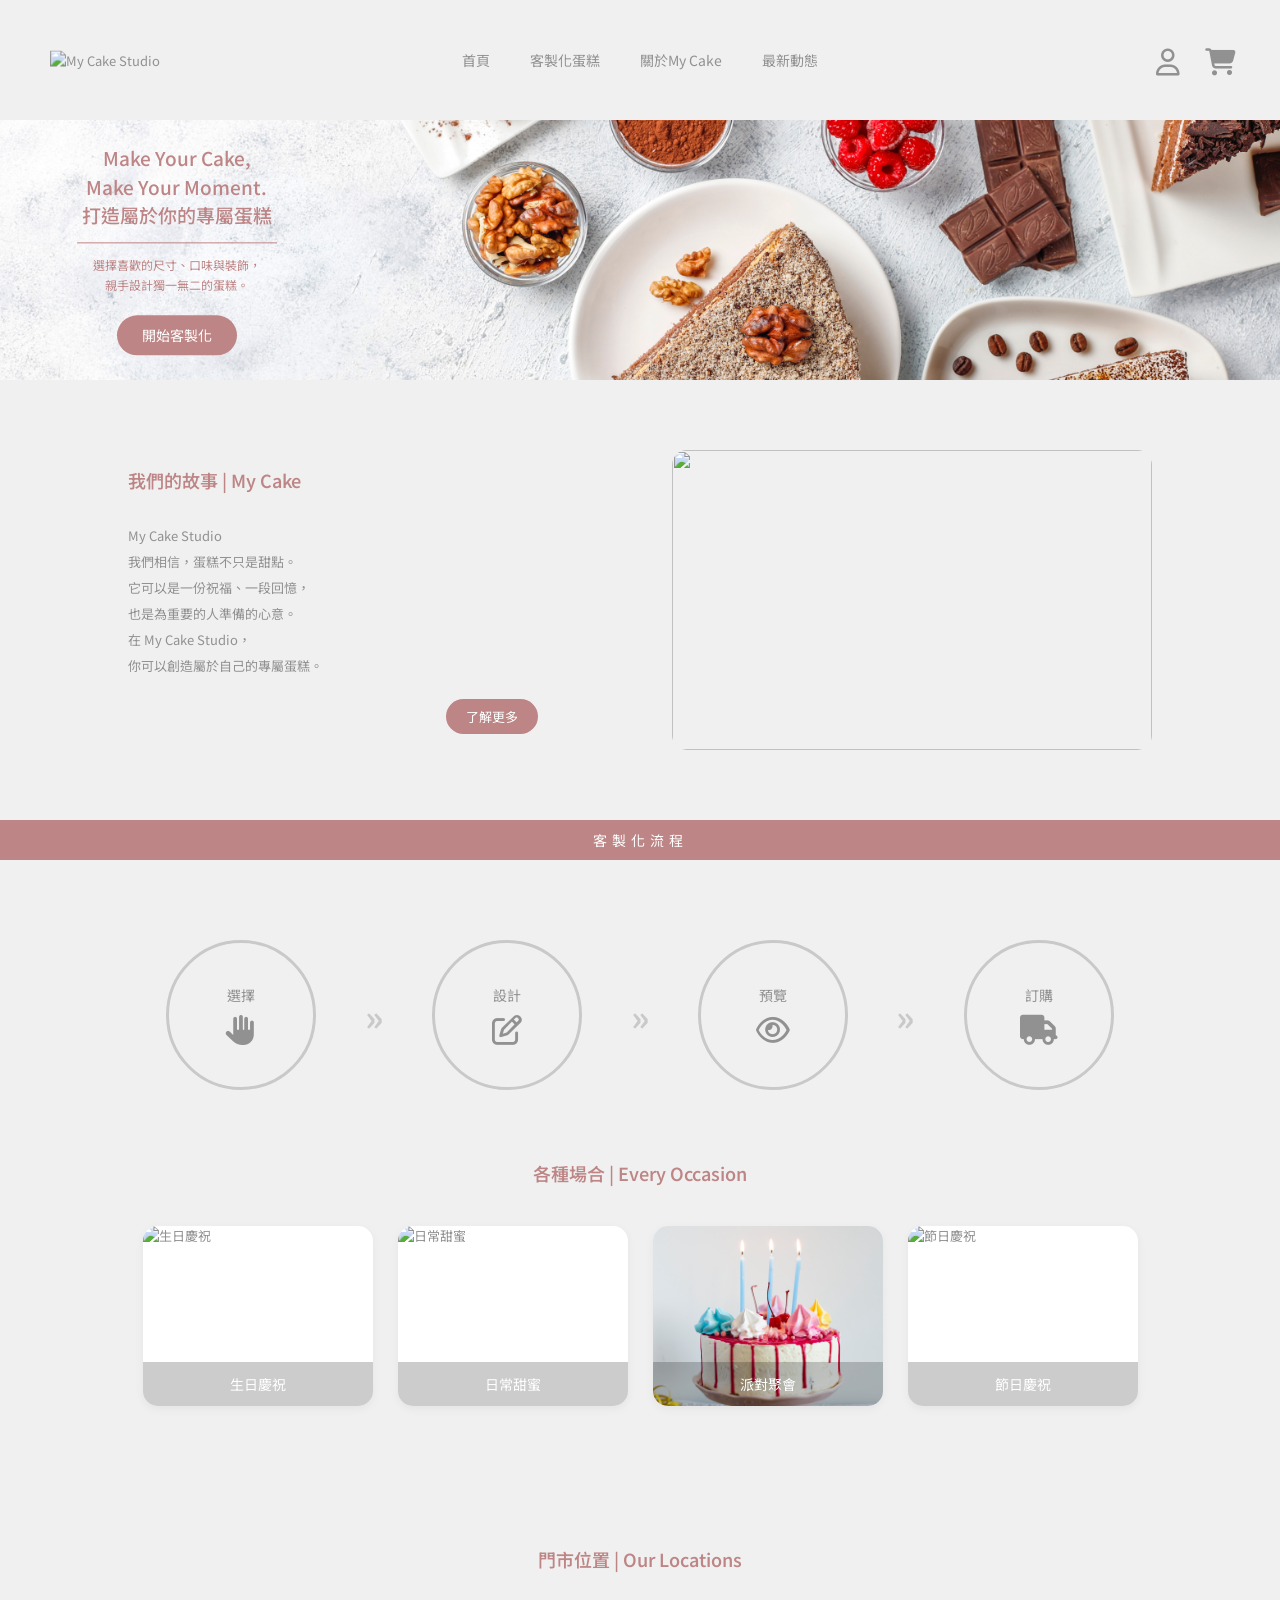
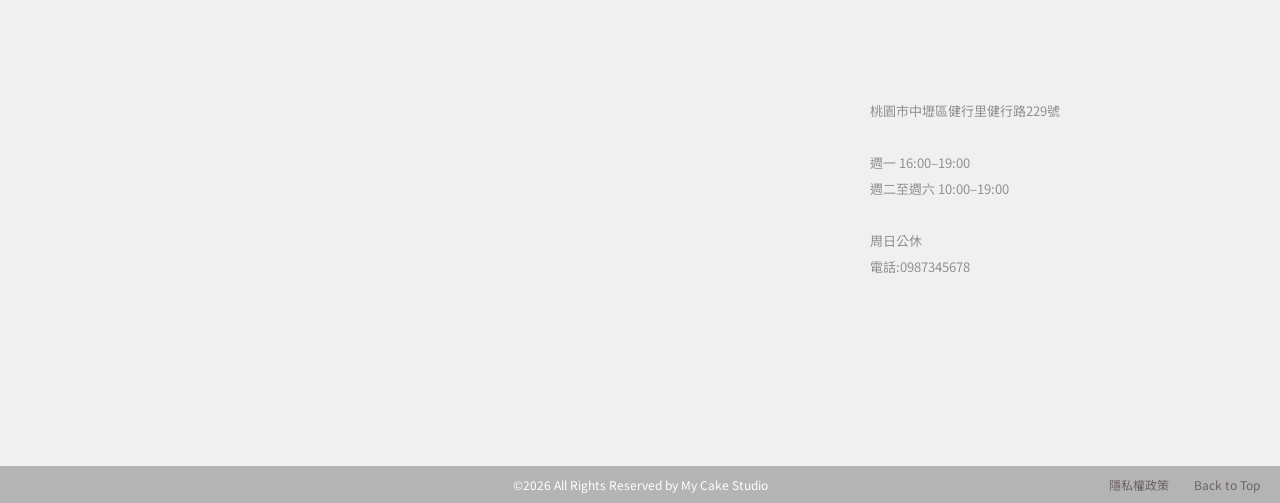
==== index.html @ 2c08181f "Add files via upload" ====
<!DOCTYPE html>
<html lang="en">

<head>
    <meta charset="UTF-8">
    <meta name="viewport" content="width=device-width, initial-scale=1.0">
    <title>My Cake Studio</title>
    <!-- 字體 -->
    <link rel="preconnect" href="https://fonts.googleapis.com">
    <link rel="preconnect" href="https://fonts.gstatic.com" crossorigin>

    <link href="https://fonts.googleapis.com/css2?family=Noto+Sans+TC:wght@300;400;500&display=swap" rel="stylesheet">
    <!-- icon -->
    <link rel="stylesheet" href="https://cdnjs.cloudflare.com/ajax/libs/font-awesome/6.5.2/css/all.min.css">


    <link rel="stylesheet" href="./index.css">
</head>

<body>
    <!-- ========HEADER=========== -->
    <header class="header">
        <div class="header-inner">
            <a href="./index.html" class="logo">
                <img src="./logo.png" alt="My Cake Studio">
            </a>
        </div>

        <nav class="nav">
            <a href="./index.html">首頁</a>
            <a href="./customizeCake.html">客製化蛋糕</a>
            <a href="./about.html">關於My Cake</a>
            <a href="./news.html">最新動態</a>
        </nav>

        <div class="header-icon">
            <a href="./member.html">
                <i class="fa-regular fa-user"></i>
            </a>
            <a href="./cart.html">
                <i class="fa-solid fa-cart-shopping"></i>
            </a>
        </div>
    </header>
    <!-- ========HERO=========== -->
    <section class="hero">
        <div class="hero-content">
            <h2>
                Make Your Cake,<br>
                Make Your Moment.<br>
                打造屬於你的專屬蛋糕
            </h2>

            <div class="hero-line"></div>
            <p>
                選擇喜歡的尺寸、口味與裝飾，<br>
                親手設計獨一無二的蛋糕。
            </p>
            <a href="./customizeCake.html">
                <button class="btn">
                    開始客製化
                </button>
            </a>
        </div>
    </section>
    <!-- ========ABOUT=========== -->
    <section class="about section">
        <div class="about-text">
            <h2>
                我們的故事
                <span>| My Cake</span>
            </h2>
            <p>
                My Cake Studio<br>
                我們相信，蛋糕不只是甜點。<br>
                它可以是一份祝福、一段回憶，<br>
                也是為重要的人準備的心意。<br>
                在 My Cake Studio，<br>
                你可以創造屬於自己的專屬蛋糕。
            </p>
            <a href="./about.html">
                <button class="small-btn">
                    了解更多
                </button>
            </a>
        </div>

        <div class="about-image">
            <img src="./delicious-donut-shop-ai-generated.jpg" alt="">
        </div>
    </section>
    <!-- ========PROCESS=========== -->
    <section class="process">
        <div class="section-title">
            <h2>客製化流程</h2>
        </div>

        <div class="process-list">
            <div class="process-item">
                <div class="circle">
                    <span>選擇</span>
                    <i class="fa-solid fa-hand"></i>
                </div>
            </div>

            <div class="arrow">»</div>

            <div class="process-item">
                <div class="circle">
                    <span>設計</span>
                    <i class="fa-regular fa-pen-to-square"></i>
                </div>
            </div>

            <div class="arrow">»</div>

            <div class="process-item">
                <div class="circle">
                    <span>預覽</span>
                    <i class="fa-regular fa-eye"></i>
                </div>
            </div>

            <div class="arrow">»</div>

            <div class="process-item">
                <div class="circle">
                    <span>訂購</span>
                    <i class="fa-solid fa-truck"></i>
                </div>
            </div>
        </div>
    </section>
    <!-- ========OCCASION=========== -->
    <section class="occasion section">
        <div class="section-heading">
            <h2>各種場合
                <span>| Every Occasion</span>
            </h2>
        </div>

        <div class="cake-slider">
            <div class="cake-track">
                <div class="cake-card">
                    <img src="./delicious-chocolate-cake.jpg" alt="生日慶祝">
                    <div class="cake-title">生日慶祝</div>
                </div>

                <div class="cake-card">
                    <img src="./delicious-cake-table.jpg" alt="日常甜蜜">
                    <div class="cake-title">日常甜蜜</div>
                </div>

                <div class="cake-card">
                    <img src="./birthday-cake-with-lit-candles.jpg" alt="派對聚會">
                    <div class="cake-title">派對聚會</div>
                </div>

                <div class="cake-card">
                    <img src="./lighted-striped-candles-white-cake-against-dual-backdrop.jpg" alt="節日慶祝">
                    <div class="cake-title">節日慶祝</div>
                </div>
            </div>
        </div>
    </section>
    <!-- ========LOCATION=========== -->
    <section class="location section">
        <div class="section-heading">
            <h2>門市位置
                <span>| Our Locations</span>
            </h2>
        </div>

        <div class="location-content">

            <!-- 左邊：地圖 -->
            <div class="map">
                <iframe
                    src="https://www.google.com/maps/embed?pb=!1m18!1m12!1m3!1d3617.555927743961!2d121.22912009999999!3d24.9471936!2m3!1f0!2f0!3f0!3m2!1i1024!2i768!4f13.1!3m3!1m2!1s0x3468224f87c71751%3A0x6c3205000735ed1d!2z5YGl6KGM56eR5oqA5aSn5a24!5e0!3m2!1szh-TW!2stw!4v1789046179916!5m2!1szh-TW!2stw"
                    width="600" height="450" style="border:0;" allowfullscreen="" loading="lazy"
                    referrerpolicy="strict-origin-when-cross-origin">
                </iframe>
            </div>

            <!-- 右邊：文字 -->
            <div class="address">
                <p>
                    桃園市中壢區健行里健行路229號
                </p>
                <br>
                <p>
                    週一 16:00–19:00<br>
                    週二至週六 10:00–19:00
                </p>
                <br>
                <p>
                    周日公休<br>
                    電話:0987345678
                </p>
            </div>

        </div>
    </section>
    <!-- ========FOOTER=========== -->
    <footer>
        <p>&copy;2026 All Rights Reserved by My Cake Studio
        </p>
        <div>
            <a href="#">隱私權政策</a>
            <a href="#">Back to Top</a>
        </div>
    </footer>
</body>

</html>
---- index.css ----
* {
    margin: 0;
    padding: 0;
    font-family: "Noto Sans TC", sans-serif;
    box-sizing: border-box;
}

body {
    color: rgb(145, 145, 145);
    background-color: rgb(240, 240, 240);
    font-size: 13px;
    min-height: 100vh;
}

a {
    text-decoration: none;
    color: inherit;
}

img {
    display: block;
    width: 100%;
}

button {
    font-family: inherit;
    border: none;
    cursor: pointer;
}

/* <!-- ========HEADER=========== --> */
.header {
    height: 120px;
    display: flex;
    align-items: center;
    justify-content: center;
    position: relative;
}

/* LOGO */
.header-inner {
    position: absolute;
    left: 50px;
    top: 50%;
    transform: translateY(-50%);
}

.logo img {
    width: 300px;
}


/* 導覽列 */
.nav {
    display: flex;
    gap: 40px;
}

.nav a {
    font-size: 14px;
    transition: 0.3s;
}

.nav a:hover {
    color: #bd8585;
}

/* 右邊icon */
.header-icon {
    position: absolute;
    right: 45px;
    display: flex;
    gap: 25px;
}

.header-icon a {
    font-size: 27px;
    transition: 0.3s;
}

.header-icon a:hover {
    color: #bd8585;
}
 /* <!-- ========HERO=========== --> */
 .hero{
    height: 260px;
    background-image: url(./assortment-pieces-cake.jpg);
    background-size: cover;
    background-position: center 34%;
    position: relative;
 }

 /* 左邊文字 */
 .hero-content{
    position: absolute;
    left: 6%;
    top: 50%;
    transform: translateY(-50%);
    text-align: center;
 }
.hero-content h2{
    font-size: 19px;
    line-height: 1.5;
    color: #bd8585;
    font-weight: 500;
}
.hero-line{
    width: 200px;
    height: 1px;
    background-color: #bd8585;
    margin: 12px auto;
}
.hero-content p{
    font-size: 12px;
    line-height: 1.7;
    color: #bd8585;
    margin-bottom: 20px;
}

/* 按鈕 */
.btn{
    padding: 10px 25px;
    border-radius: 25px;
    background-color: #bd8585;
    color: white;
    font-size: 14px;
    transition:all 0.2s ease;
}
.btn:hover{
    background-color: #a86f6f;
    transform: scale(1.05);
}
.btn:active{
    transform: scale(0.96);
}

/* <!-- ========共用section=========== --> */
.section{
    width: 100%;
    padding: 70px 10%;
}

/* <!-- ========ABOUT=========== --> */
.about{
    display: flex;
    align-items: center;
    justify-content: space-between;
    min-height: 330px;
}

/* 左邊文字 */
.about-text{
    width: 40%;
}
.about-text h2{
    font-size: 18px;
    color: #bd8585;
    margin-bottom: 30px;
    font-weight: 550;
}

.about-text p{
    font-size: 13px;
    line-height: 2;
}

/* 按鈕 */
.small-btn{
    margin-top: 20px;
    padding: 8px 20px;
    border-radius: 20px;
    background-color: #bd8585;
    color: white;
    font-size: 13px;
    float: right;
    transition:all 0.2s ease;
}
.small-btn:hover{
    background-color: #a86f6f;
    transform: scale(1.05);
}
.small-btn:active {
    transform: scale(0.96);
}
/* 右邊圖片 */
.about-image{
    width: 480px;
    flex-shrink: 0;
}
.about-image img{
   width: 100%;
    height: 300px;
    object-fit: cover;
    border-radius: 15px;
}

/* <!-- ========PROCESS=========== --> */
.section-title {
    width: 100%;
    height: 40px;

    background-color: #bd8585;

    display: flex;
    justify-content: center;
    align-items: center;
    margin-bottom: 80px;
}

.section-title h2 {
    color: white;
    font-size: 14px;
    font-weight: 400;
    letter-spacing: 5px;
    margin: 0;
}

/* 四個流程 */
.process-list{
    width: 80%;
    margin: 0 auto;
    display: flex;
    align-items: center;
}
.process-item{
    flex: 1;
    display: flex;
    justify-content: center;
}
/* 圓圈 */
.circle{
    width: 150px;
    height: 150px;
    border: 3px solid #c9c9c9;
    border-radius: 50%;
    display: flex;
    flex-direction: column;
    justify-content: center;
    align-items: center;
    gap: 10px;
    color: rgb(145, 145, 145);
}
/* 選擇設計預覽訂購 */
.circle span{
    font-size: 14px;
}
.circle i{
    font-size: 30px;
    color: rgb(145, 145, 145);
}
/* 箭頭 */
.arrow{
    flex: 0 0 auto;
    margin: 0 10px;
    font-size: 35px;
    font-weight: bold;
    color: #c9c9c9;
}

/* <!-- ========OCCASION=========== --> */
.section-heading{
    text-align: center;
    margin-bottom: 40px;
}
.section-heading h2{
    font-size: 18px;
    color: #bd8585;
    font-weight: 550;
}

/* 蛋糕排列 */
.cake-track{
    display: flex;
    justify-content: center;
    gap: 25px;
}
.cake-card{
    width: 230px;
    height: 180px;
    position: relative;
    background-color: white;
    border-radius: 15px;
    overflow: hidden;
    box-shadow: 0 3px 10px rgba(0, 0, 0, 0.05);
}
.cake-card img{
    width: 100%;
    height: 100%;
    object-fit: cover;
}
.cake-title{
    position: absolute;
    left: 0;
    bottom:0;
    width: 100%;
    text-align: center;
    padding: 12px 0;
    background-color: rgba(0, 0, 0, 0.2);
    font-size: 14px;
    color: white;
}

/* <!-- ========LOCATION=========== --> */
.location{
    text-align: center;
}
.location-content{
    display: flex;
    justify-content: center;
    align-items: center;
    gap: 100px;
    margin-bottom: 30px;
}
.map iframe{
    width: 550px;
    height: 350px;
    border-radius: 15px;
}
.address{
    text-align: left;
    font-size: 13px;
    line-height: 2;
}

/* <!-- ========FOOTER=========== --> */
footer {
    padding: 10px 20px;
    background-color: rgb(180, 180, 180);
    color: white;
    font-size: 12px;

    display: flex;
    align-items: center;
    justify-content: flex-end;

    position: relative;
}

footer p {
    margin: 0;

    /* 固定在整個 footer 正中央 */
    position: absolute;
    left: 50%;
    transform: translateX(-50%);
}

footer div {
    display: flex;
    gap: 25px;
}

footer div a {
    color: rgb(110, 100, 100);
}

footer a:hover {
    text-decoration: underline;
}
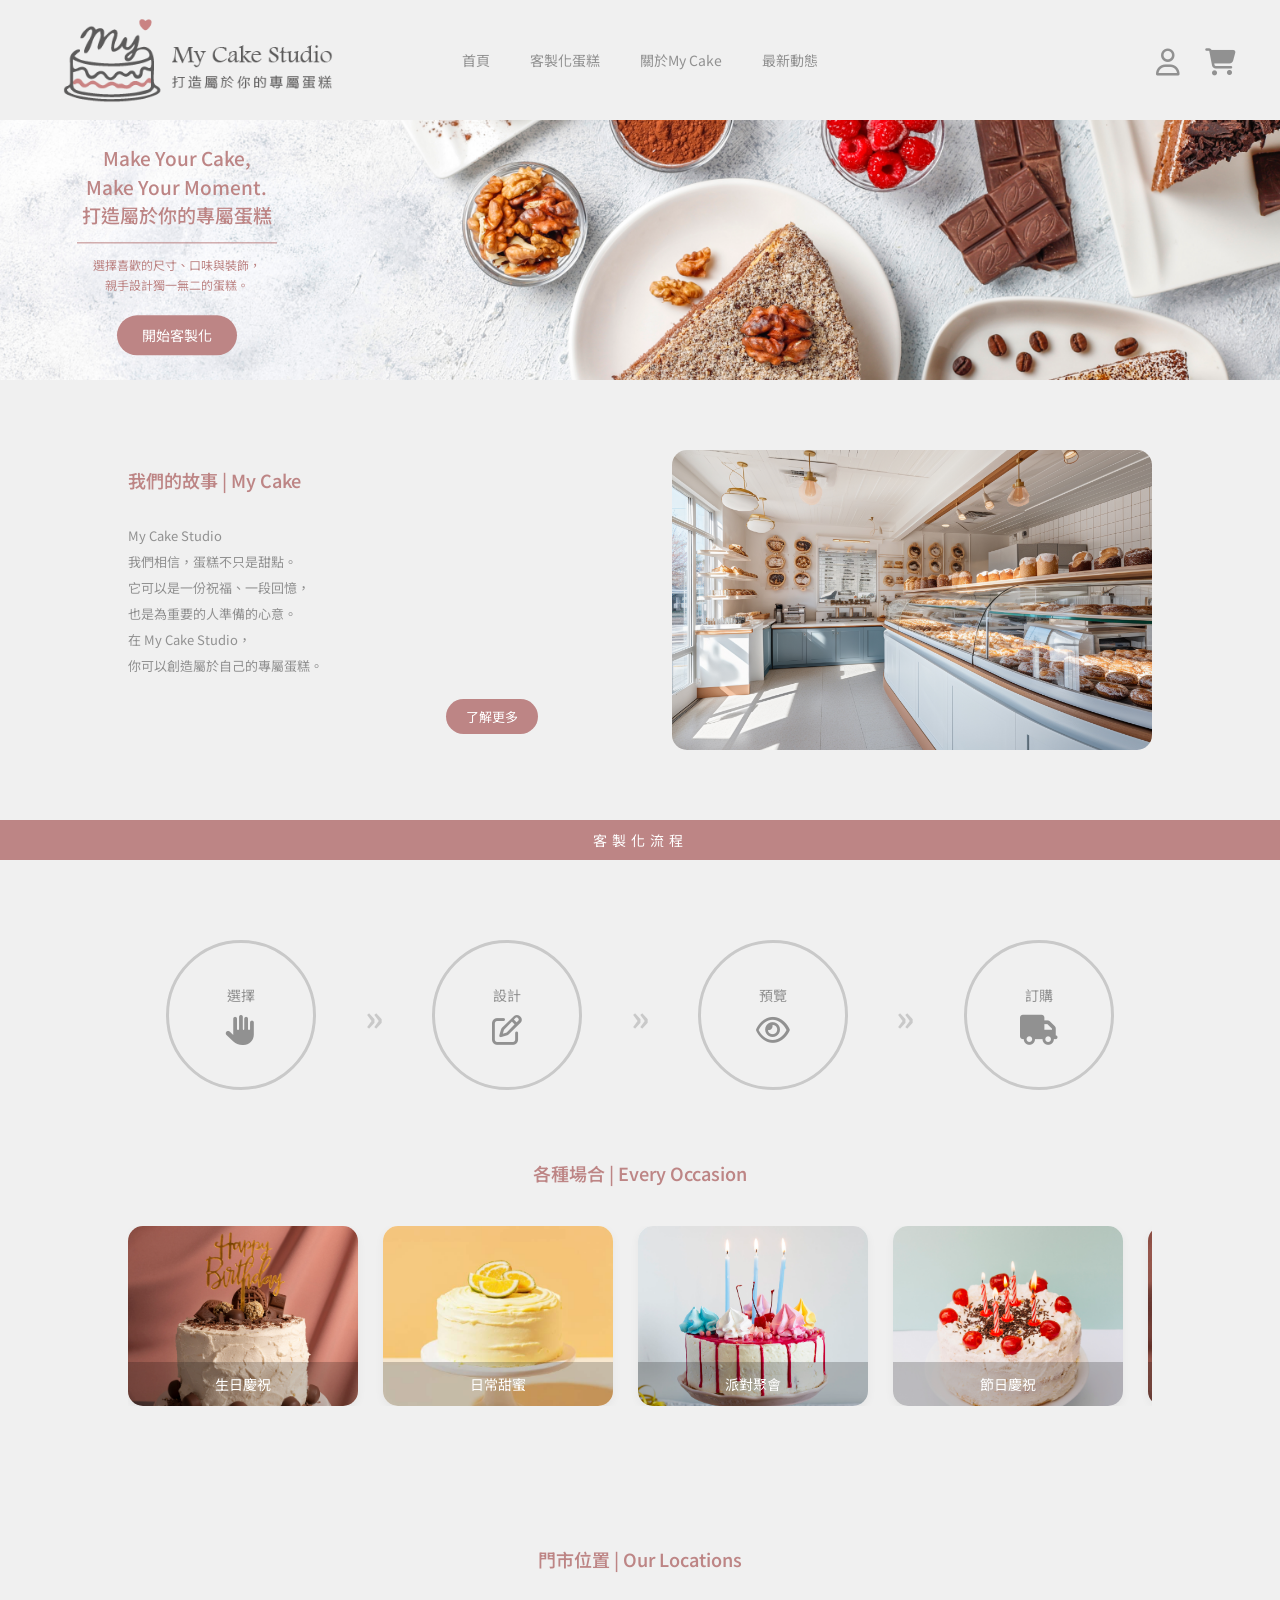
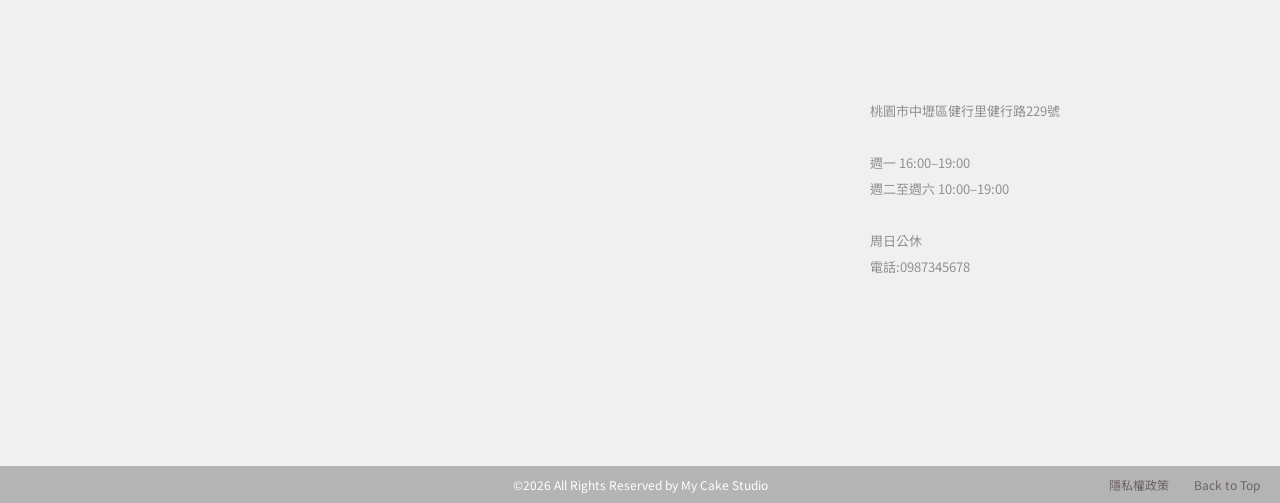
==== commit 0d63c714: "Add files via upload" ====
--- a/index.html
+++ b/index.html
@@ -141,24 +141,51 @@
 
         <div class="cake-slider">
             <div class="cake-track">
-                <div class="cake-card">
-                    <img src="./delicious-chocolate-cake.jpg" alt="生日慶祝">
-                    <div class="cake-title">生日慶祝</div>
-                </div>
-
-                <div class="cake-card">
-                    <img src="./delicious-cake-table.jpg" alt="日常甜蜜">
-                    <div class="cake-title">日常甜蜜</div>
-                </div>
-
-                <div class="cake-card">
-                    <img src="./birthday-cake-with-lit-candles.jpg" alt="派對聚會">
-                    <div class="cake-title">派對聚會</div>
-                </div>
-
-                <div class="cake-card">
-                    <img src="./lighted-striped-candles-white-cake-against-dual-backdrop.jpg" alt="節日慶祝">
-                    <div class="cake-title">節日慶祝</div>
+                <!-- 第一組 -->
+                <div class="cake-group">
+
+                    <div class="cake-card">
+                        <img src="./delicious-chocolate-cake.jpg" alt="生日慶祝">
+                        <div class="cake-title">生日慶祝</div>
+                    </div>
+
+                    <div class="cake-card">
+                        <img src="./delicious-cake-table.jpg" alt="日常甜蜜">
+                        <div class="cake-title">日常甜蜜</div>
+                    </div>
+
+                    <div class="cake-card">
+                        <img src="./birthday-cake-with-lit-candles.jpg" alt="派對聚會">
+                        <div class="cake-title">派對聚會</div>
+                    </div>
+
+                    <div class="cake-card">
+                        <img src="./lighted-striped-candles-white-cake-against-dual-backdrop.jpg" alt="節日慶祝">
+                        <div class="cake-title">節日慶祝</div>
+                    </div>
+                </div>
+                <!-- 第二組 -->
+                <div class="cake-group">
+
+                    <div class="cake-card">
+                        <img src="./delicious-chocolate-cake.jpg" alt="生日慶祝">
+                        <div class="cake-title">生日慶祝</div>
+                    </div>
+
+                    <div class="cake-card">
+                        <img src="./delicious-cake-table.jpg" alt="日常甜蜜">
+                        <div class="cake-title">日常甜蜜</div>
+                    </div>
+
+                    <div class="cake-card">
+                        <img src="./birthday-cake-with-lit-candles.jpg" alt="派對聚會">
+                        <div class="cake-title">派對聚會</div>
+                    </div>
+
+                    <div class="cake-card">
+                        <img src="./lighted-striped-candles-white-cake-against-dual-backdrop.jpg" alt="節日慶祝">
+                        <div class="cake-title">節日慶祝</div>
+                    </div>
                 </div>
             </div>
         </div>
--- a/index.css
+++ b/index.css
@@ -268,11 +268,25 @@
     font-weight: 550;
 }
 
-/* 蛋糕排列 */
+
+/* 跑馬燈外框 */
+.cake-slider{
+    width: 100%;
+    overflow: hidden;
+}
+/* 整條移動的內容 */
 .cake-track{
     display: flex;
-    justify-content: center;
-    gap: 25px;
+    width: max-content;
+    animation: cakeMove 25s linear infinite;
+    animation-play-state: running;
+}
+/* 每一組蛋糕 */
+.cake-group{
+    display: flex;
+   gap: 25px;
+   padding-right: 25px;
+   flex-shrink: 0;
 }
 .cake-card{
     width: 230px;
@@ -282,6 +296,7 @@
     border-radius: 15px;
     overflow: hidden;
     box-shadow: 0 3px 10px rgba(0, 0, 0, 0.05);
+    flex-shrink: 0;
 }
 .cake-card img{
     width: 100%;
@@ -298,6 +313,20 @@
     background-color: rgba(0, 0, 0, 0.2);
     font-size: 14px;
     color: white;
+}
+
+
+@keyframes cakeMove{
+    from{
+        transform: translateX(0);
+    }
+    to{
+        transform: translateX(-50%);
+    }
+}
+
+.cake-slider:hover .cake-track {
+    animation-play-state: paused;
 }
 
 /* <!-- ========LOCATION=========== --> */
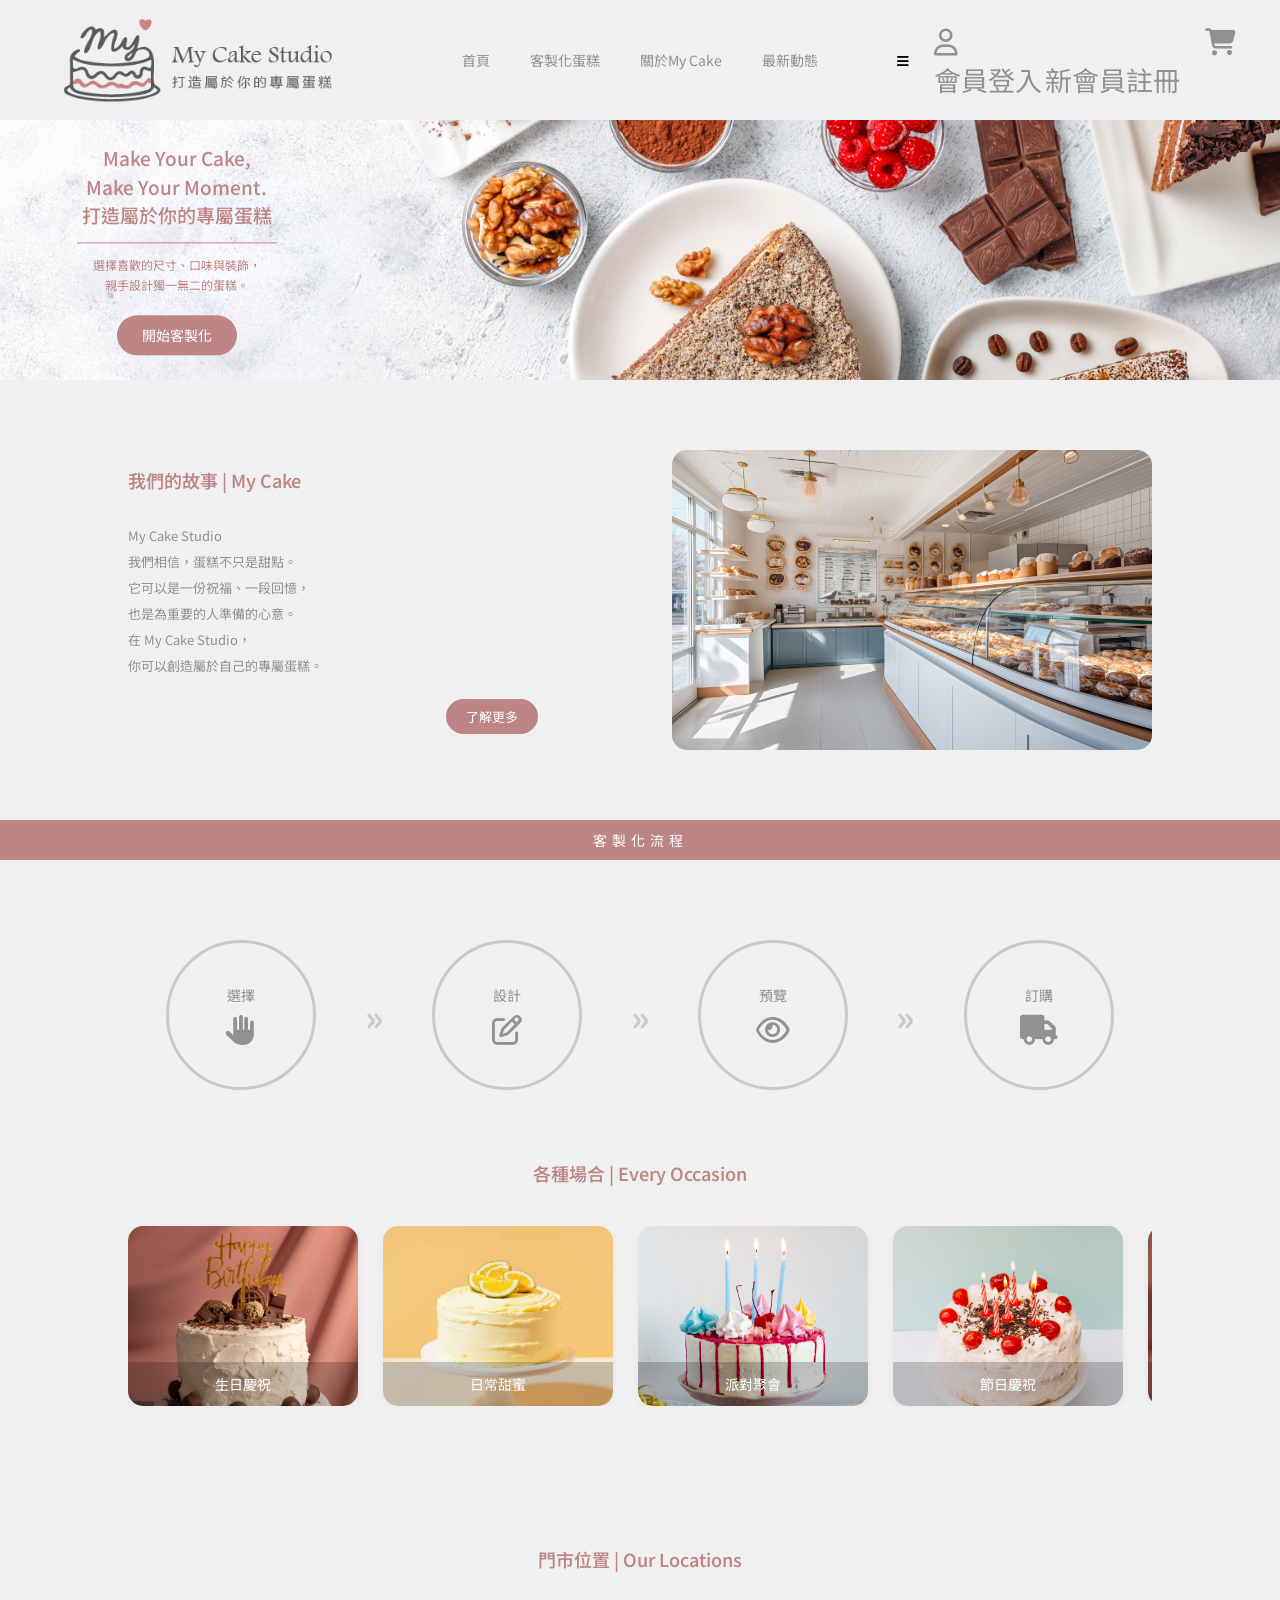
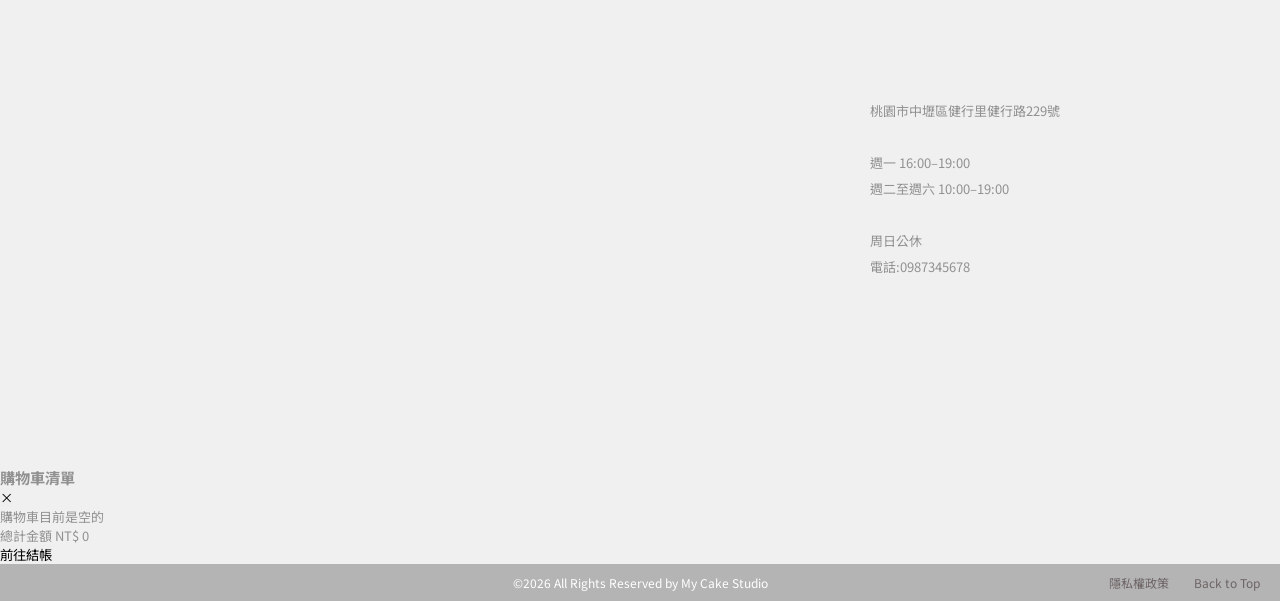
==== commit 48269c73: "Add files via upload" ====
--- a/index.html
+++ b/index.html
@@ -22,11 +22,11 @@
     <header class="header">
         <div class="header-inner">
             <a href="./index.html" class="logo">
-                <img src="./logo.png" alt="My Cake Studio">
+                <img src="./indeximg/logo.png" alt="My Cake Studio">
             </a>
         </div>
 
-        <nav class="nav">
+        <nav class="nav" id="mainNav">
             <a href="./index.html">首頁</a>
             <a href="./customizeCake.html">客製化蛋糕</a>
             <a href="./about.html">關於My Cake</a>
@@ -34,11 +34,43 @@
         </nav>
 
         <div class="header-icon">
-            <a href="./member.html">
-                <i class="fa-regular fa-user"></i>
-            </a>
-            <a href="./cart.html">
+            <!-- 手機版漢堡按鈕 -->
+            <button class="mobile-menu-toggle" id="mobileMenuBtn">
+                <i class="fa-solid fa-bars"></i>
+            </button>
+            <!-- 會員選單 Wrapper -->
+            <div class="member-menu-wrapper" style="position: relative;">
+                <!-- 點擊觸發彈出選單的按鈕 -->
+                <a href="javascript:void(0)" id="openMemberBtn">
+                    <i class="fa-regular fa-user"></i>
+                </a>
+
+                <!-- 點擊圖示後彈出的下拉選單 -->
+                <div class="member-dropdown" id="memberDropdown">
+                    <!-- 未登入狀態：顯示登入與註冊按鈕 -->
+                    <div id="loggedOutView" class="member-view">
+                        <div class="member-btn-group">
+                            <a href="./login.html" class="member-btn login-btn">會員登入</a>
+                            <a href="./register.html" class="member-btn register-btn">新會員註冊</a>
+                        </div>
+                    </div>
+
+                    <!-- 已登入狀態：顯示個人帳戶選單（已移除登出） -->
+                    <div id="loggedInView" class="member-view" style="display: none;">
+                        <div class="user-greeting">嗨，<span id="userNameDisplay">會員</span></div>
+                        <hr class="menu-divider">
+                        <ul class="member-links">
+                            <li><a href="./member.html">我的帳戶</a></li>
+                            <li><a href="#">訂單查詢</a></li>
+                        </ul>
+                    </div>
+                </div>
+            </div>
+
+            <!-- 購物車圖示 -->
+            <a href="javascript:void(0)" class="cart-icon-wrapper" id="openCartBtn">
                 <i class="fa-solid fa-cart-shopping"></i>
+                <span class="cart-badge" id="cartBadge"></span>
             </a>
         </div>
     </header>
@@ -86,7 +118,7 @@
         </div>
 
         <div class="about-image">
-            <img src="./delicious-donut-shop-ai-generated.jpg" alt="">
+            <img src="./indeximg/shop.jpg" alt="">
         </div>
     </section>
     <!-- ========PROCESS=========== -->
@@ -145,22 +177,22 @@
                 <div class="cake-group">
 
                     <div class="cake-card">
-                        <img src="./delicious-chocolate-cake.jpg" alt="生日慶祝">
+                        <img src="./indeximg/scrolling-1.jpg" alt="生日慶祝">
                         <div class="cake-title">生日慶祝</div>
                     </div>
 
                     <div class="cake-card">
-                        <img src="./delicious-cake-table.jpg" alt="日常甜蜜">
+                        <img src="./indeximg/scrolling-2.jpg" alt="日常甜蜜">
                         <div class="cake-title">日常甜蜜</div>
                     </div>
 
                     <div class="cake-card">
-                        <img src="./birthday-cake-with-lit-candles.jpg" alt="派對聚會">
+                        <img src="./indeximg/scrolling-3.jpg" alt="派對聚會">
                         <div class="cake-title">派對聚會</div>
                     </div>
 
                     <div class="cake-card">
-                        <img src="./lighted-striped-candles-white-cake-against-dual-backdrop.jpg" alt="節日慶祝">
+                        <img src="./indeximg/scrolling-4.jpg" alt="節日慶祝">
                         <div class="cake-title">節日慶祝</div>
                     </div>
                 </div>
@@ -168,22 +200,22 @@
                 <div class="cake-group">
 
                     <div class="cake-card">
-                        <img src="./delicious-chocolate-cake.jpg" alt="生日慶祝">
+                        <img src="./indeximg/scrolling-1.jpg" alt="生日慶祝">
                         <div class="cake-title">生日慶祝</div>
                     </div>
 
                     <div class="cake-card">
-                        <img src="./delicious-cake-table.jpg" alt="日常甜蜜">
+                        <img src="./indeximg/scrolling-2.jpg" alt="日常甜蜜">
                         <div class="cake-title">日常甜蜜</div>
                     </div>
 
                     <div class="cake-card">
-                        <img src="./birthday-cake-with-lit-candles.jpg" alt="派對聚會">
+                        <img src="./indeximg/scrolling-3.jpg" alt="派對聚會">
                         <div class="cake-title">派對聚會</div>
                     </div>
 
                     <div class="cake-card">
-                        <img src="./lighted-striped-candles-white-cake-against-dual-backdrop.jpg" alt="節日慶祝">
+                        <img src="./indeximg/scrolling-4.jpg" alt="節日慶祝">
                         <div class="cake-title">節日慶祝</div>
                     </div>
                 </div>
@@ -228,6 +260,24 @@
 
         </div>
     </section>
+    <!-- ======== 購物車側邊抽屜 (Drawer) =========== -->
+    <div class="cart-drawer-overlay" id="cartOverlay"></div>
+    <div class="cart-drawer" id="cartDrawer">
+        <div class="cart-drawer-header">
+            <h3>購物車清單</h3>
+            <button class="close-cart" id="closeCartBtn">&times;</button>
+        </div>
+        <div class="cart-items-list" id="cartItemsList">
+            <!-- 購物車項目會由 JavaScript 動態寫入 -->
+        </div>
+        <div class="cart-drawer-footer">
+            <div class="cart-total-row">
+                <span>總計金額</span>
+                <span id="drawerTotalAmount">NT$ 0</span>
+            </div>
+            <button class="checkout-btn" onclick="handleCheckout()">前往結帳</button>
+        </div>
+    </div>
     <!-- ========FOOTER=========== -->
     <footer>
         <p>&copy;2026 All Rights Reserved by My Cake Studio
@@ -237,6 +287,178 @@
             <a href="#">Back to Top</a>
         </div>
     </footer>
+
+    <script>
+        document.addEventListener("DOMContentLoaded", function () {
+            // ==================== 手機版漢堡選單邏輯 ================
+            const mobileMenuBtn = document.getElementById("mobileMenuBtn");
+            const mainNav = document.getElementById("mainNav");
+            if (mobileMenuBtn && mainNav) {
+                mobileMenuBtn.addEventListener("click", function () {
+                    // 點擊時切換 active 狀態 
+                    mainNav.classList.toggle("active");
+                    // 檢查目前選單狀態 
+                    console.log("目前選單是否開啟：",
+                        mainNav.classList.contains("active"));
+                });
+            }
+            // ==================== 1. 購物車邏輯 ====================
+            // 1. 從 localStorage 讀取購物車資料
+            let cart = JSON.parse(localStorage.getItem("cake_cart")) || [];
+
+            // 2. 取得 DOM 元素
+            const cartBadge = document.getElementById("cartBadge");
+            const cartItemsList = document.getElementById("cartItemsList");
+            const drawerTotalAmount = document.getElementById("drawerTotalAmount");
+            const cartDrawer = document.getElementById("cartDrawer");
+            const cartOverlay = document.getElementById("cartOverlay");
+            const openCartBtn = document.getElementById("openCartBtn");
+            const closeCartBtn = document.getElementById("closeCartBtn");
+
+            // 3. 控制側邊抽屜開啟/關閉
+            function toggleCart(open) {
+                if (cartDrawer && cartOverlay) {
+                    if (open) {
+                        cartDrawer.classList.add("active");
+                        cartOverlay.classList.add("active");
+                    } else {
+                        cartDrawer.classList.remove("active");
+                        cartOverlay.classList.remove("active");
+                    }
+                }
+            }
+
+            // 4. 更新購物車 UI (渲染清單與計算總金額)
+            function updateCartUI() {
+                // 同步存入 localStorage
+                localStorage.setItem("cake_cart", JSON.stringify(cart));
+
+                // 更新 Badge 數量與顯示狀態
+                if (cartBadge) {
+                    const totalCount = cart.length;
+                    cartBadge.textContent = totalCount;
+                    cartBadge.style.display = totalCount > 0 ? "flex" : "none";
+                }
+
+                // 清空列表
+                if (!cartItemsList) return;
+                cartItemsList.innerHTML = "";
+
+                if (cart.length === 0) {
+                    cartItemsList.innerHTML = `<div class="empty-msg">購物車目前是空的</div>`;
+                    if (drawerTotalAmount) drawerTotalAmount.textContent = "NT\$ 0";
+                    return;
+                }
+
+                let grandTotal = 0;
+                let listHtml = "";
+
+                cart.forEach((item, index) => {
+                    grandTotal += Number(item.price) || 0;
+
+                    listHtml += `
+                    <div class="cart-item">
+                        <div class="cart-item-info">
+                            <div class="cart-item-title">客製化蛋糕 (${item.size ? item.size + '吋' : '未指定'})</div>
+                            <div class="cart-item-detail">
+                                口味: ${item.flavor || '預設'} / 風格: ${item.style || '無'} / 顏色: ${item.color || '預設'}<br>
+                                ${item.text ? `標語: "${item.text}"` : '無標語'}
+                            </div>
+                        </div>
+                        <div style="text-align: right;">
+                            <div class="cart-item-price">NT$ ${item.price}</div>
+                            <span class="remove-item" onclick="removeCartItem(${index})" style="cursor:pointer;">
+                                <i class="fa-solid fa-trash-can"></i>
+                            </span>
+                        </div>
+                    </div>
+                `;
+                });
+
+                cartItemsList.innerHTML = listHtml;
+
+                if (drawerTotalAmount) {
+                    drawerTotalAmount.textContent = `NT$ ${grandTotal}`;
+                }
+            }
+
+            // 5. 提供刪除項目的全域函式
+            window.removeCartItem = function (index) {
+                cart.splice(index, 1);
+                updateCartUI();
+            };
+
+            // 6. 跨頁面同步購物車 (當其他分頁變更購物車時自動刷新)
+            window.addEventListener("storage", function (e) {
+                if (e.key === "cake_cart") {
+                    cart = JSON.parse(e.newValue) || [];
+                    updateCartUI();
+                }
+            });
+
+            // 7. 購物車事件監聽
+            if (openCartBtn) {
+                openCartBtn.addEventListener("click", function (e) {
+                    e.preventDefault();
+                    toggleCart(true);
+                });
+            }
+
+            if (closeCartBtn) closeCartBtn.addEventListener("click", () => toggleCart(false));
+            if (cartOverlay) cartOverlay.addEventListener("click", () => toggleCart(false));
+
+            // 初始渲染購物車
+            updateCartUI();
+            // ====2. 會員下拉選單邏輯 (放這裡最適合) ===========
+            const openMemberBtn = document.getElementById("openMemberBtn");
+            const memberDropdown = document.getElementById("memberDropdown");
+            const loggedOutView = document.getElementById("loggedOutView");
+            const loggedInView = document.getElementById("loggedInView");
+            const userNameDisplay = document.getElementById("userNameDisplay");
+
+            // 檢查登入狀態並更新顯示切換
+            function checkUserLoginStatus() {
+                const userInfo = JSON.parse(localStorage.getItem("user_info"));
+                // userInfo && userInfo.isLoggedIn
+                if (userInfo && userInfo.isLoggedIn) {
+                    loggedOutView.style.display = "none";
+                    loggedInView.style.display = "block";
+                    if (userNameDisplay) userNameDisplay.textContent = userInfo.name || "會員";
+                } else {
+                    loggedOutView.style.display = "block";
+                    loggedInView.style.display = "none";
+                }
+            }
+            // 點擊會員 icon 開關彈出選單
+            if (openMemberBtn) {
+                openMemberBtn.addEventListener("click", function (e) {
+                    e.stopPropagation();
+                    checkUserLoginStatus();
+                    if (memberDropdown) memberDropdown.classList.toggle("active");
+                });
+            }
+            // 點擊頁面其他空白處時自動關閉選單
+            document.addEventListener("click", function (e) {
+                if (memberDropdown && !memberDropdown.contains(e.target) && openMemberBtn && !openMemberBtn.contains(e.target)) {
+                    memberDropdown.classList.remove("active");
+                }
+            });
+        });// DOMContentLoaded 結束點
+        // ==== 3. 購物車前往結帳邏輯 ===========
+        // 注意：因為 HTML 的 onclick="handleCheckout()" 是全域事件，
+        // handleCheckout 必須放在 DOMContentLoaded 外面才能讓按鈕抓到！
+        function handleCheckout() {
+            const userInfo = JSON.parse(localStorage.getItem("user_info"));
+            // 統一使用您原有的 user_info.isLoggedIn 來判斷
+            if (userInfo && userInfo.isLoggedIn) {
+                // 已登入：直接前往結帳頁
+                window.location.href = './checkout.html';
+            } else {
+                // 未登入：前往登入頁，並帶上 redirect 參數
+                window.location.href = './login.html?redirect=checkout';
+            }
+        }
+    </script>
 </body>
 
 </html>
